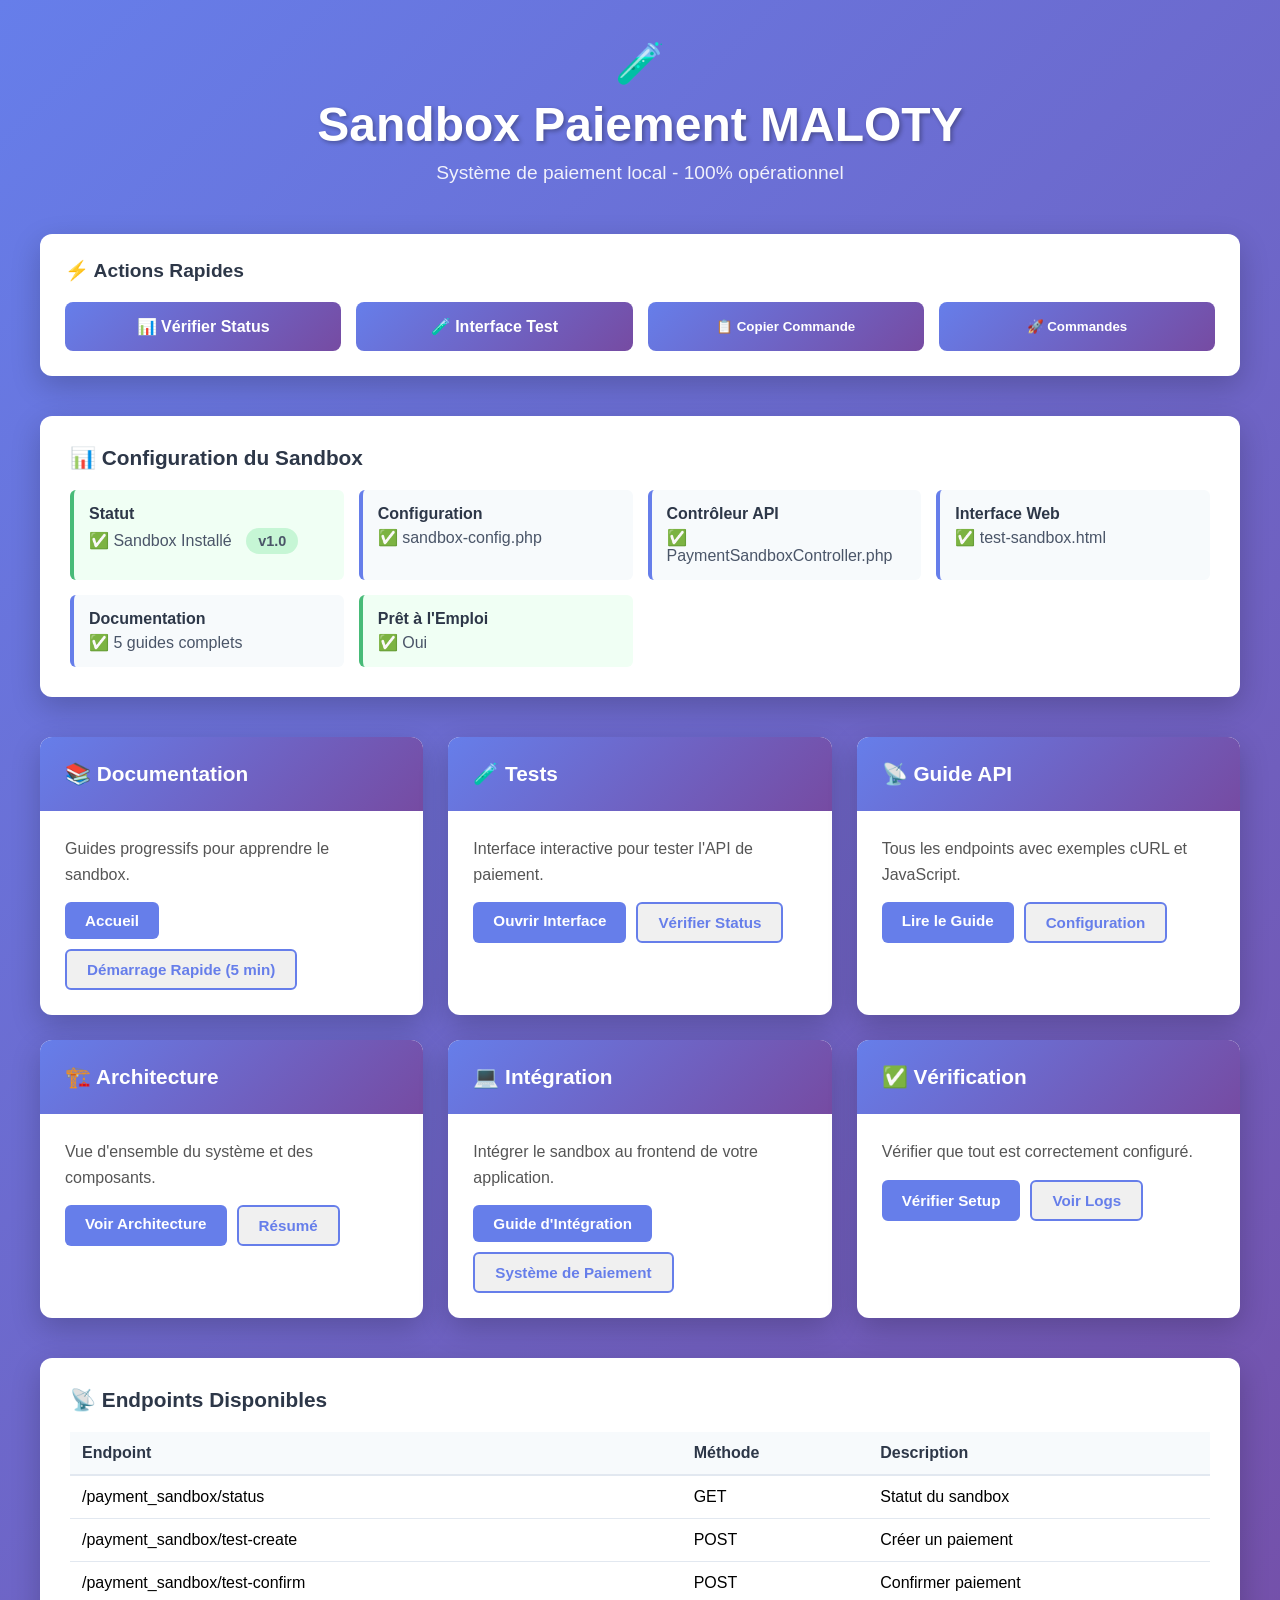
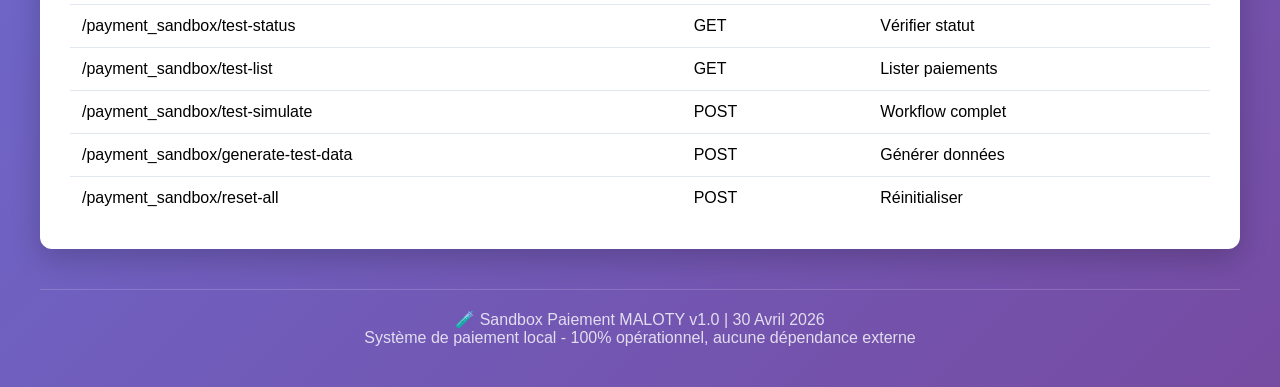
==== sandbox-hub.html @ 29ecb17c "feat: integrate MaishaPay, finance management updates, and sandbox system" ====
<!DOCTYPE html>
<html lang="fr">
<head>
    <meta charset="UTF-8">
    <meta name="viewport" content="width=device-width, initial-scale=1.0">
    <title>🧪 Sandbox Paiement - MALOTY Hub</title>
    <style>
        * {
            margin: 0;
            padding: 0;
            box-sizing: border-box;
        }
        
        body {
            font-family: 'Segoe UI', Tahoma, Geneva, Verdana, sans-serif;
            background: linear-gradient(135deg, #667eea 0%, #764ba2 100%);
            min-height: 100vh;
            padding: 40px 20px;
        }
        
        .container {
            max-width: 1200px;
            margin: 0 auto;
        }
        
        header {
            text-align: center;
            color: white;
            margin-bottom: 50px;
        }
        
        header h1 {
            font-size: 3em;
            margin-bottom: 10px;
            text-shadow: 2px 2px 4px rgba(0,0,0,0.3);
        }
        
        header p {
            font-size: 1.2em;
            opacity: 0.9;
        }
        
        .grid {
            display: grid;
            grid-template-columns: repeat(auto-fit, minmax(300px, 1fr));
            gap: 25px;
            margin-bottom: 40px;
        }
        
        .card {
            background: white;
            border-radius: 12px;
            box-shadow: 0 10px 30px rgba(0,0,0,0.2);
            overflow: hidden;
            transition: all 0.3s;
            cursor: pointer;
        }
        
        .card:hover {
            transform: translateY(-8px);
            box-shadow: 0 20px 40px rgba(0,0,0,0.3);
        }
        
        .card-header {
            background: linear-gradient(135deg, #667eea 0%, #764ba2 100%);
            color: white;
            padding: 25px;
            font-size: 1.3em;
            font-weight: bold;
        }
        
        .card-body {
            padding: 25px;
        }
        
        .card-body p {
            color: #555;
            line-height: 1.6;
            margin-bottom: 15px;
        }
        
        .card-footer {
            display: flex;
            gap: 10px;
            flex-wrap: wrap;
        }
        
        .btn {
            padding: 10px 20px;
            border: none;
            border-radius: 6px;
            cursor: pointer;
            font-size: 0.95em;
            font-weight: bold;
            transition: all 0.3s;
            text-decoration: none;
            display: inline-block;
        }
        
        .btn-primary {
            background: #667eea;
            color: white;
        }
        
        .btn-primary:hover {
            background: #5568d3;
            transform: scale(1.05);
        }
        
        .btn-secondary {
            background: #f0f0f0;
            color: #667eea;
            border: 2px solid #667eea;
        }
        
        .btn-secondary:hover {
            background: #667eea;
            color: white;
        }
        
        .status-box {
            background: white;
            border-radius: 12px;
            padding: 30px;
            box-shadow: 0 10px 30px rgba(0,0,0,0.2);
            margin-bottom: 40px;
        }
        
        .status-title {
            font-size: 1.3em;
            font-weight: bold;
            color: #2d3748;
            margin-bottom: 20px;
        }
        
        .status-items {
            display: grid;
            grid-template-columns: repeat(auto-fit, minmax(250px, 1fr));
            gap: 15px;
        }
        
        .status-item {
            padding: 15px;
            background: #f7fafc;
            border-left: 4px solid #667eea;
            border-radius: 6px;
        }
        
        .status-item.success {
            border-left-color: #48bb78;
            background: #f0fff4;
        }
        
        .status-item label {
            display: block;
            font-weight: bold;
            color: #2d3748;
            margin-bottom: 5px;
        }
        
        .status-item span {
            color: #4a5568;
        }
        
        .badge {
            display: inline-block;
            padding: 5px 12px;
            border-radius: 20px;
            font-size: 0.9em;
            font-weight: bold;
            margin-left: 10px;
        }
        
        .badge-success {
            background: #c6f6d5;
            color: #22543d;
        }
        
        .badge-warning {
            background: #feebc8;
            color: #7c2d12;
        }
        
        .quick-links {
            background: white;
            border-radius: 12px;
            padding: 25px;
            box-shadow: 0 10px 30px rgba(0,0,0,0.2);
            margin-bottom: 40px;
        }
        
        .quick-links h3 {
            color: #2d3748;
            margin-bottom: 20px;
            font-size: 1.2em;
        }
        
        .links-grid {
            display: grid;
            grid-template-columns: repeat(auto-fit, minmax(200px, 1fr));
            gap: 15px;
        }
        
        .link-btn {
            padding: 15px;
            background: linear-gradient(135deg, #667eea 0%, #764ba2 100%);
            color: white;
            border-radius: 8px;
            text-decoration: none;
            text-align: center;
            font-weight: bold;
            transition: all 0.3s;
            cursor: pointer;
            border: none;
        }
        
        .link-btn:hover {
            transform: translateY(-3px);
            box-shadow: 0 8px 15px rgba(102, 126, 234, 0.3);
        }
        
        footer {
            text-align: center;
            color: white;
            opacity: 0.8;
            margin-top: 40px;
            padding-top: 20px;
            border-top: 1px solid rgba(255,255,255,0.2);
        }
        
        .emoji-icon {
            font-size: 2.5em;
            margin-bottom: 10px;
        }
    </style>
</head>
<body>
    <div class="container">
        <!-- Header -->
        <header>
            <div class="emoji-icon">🧪</div>
            <h1>Sandbox Paiement MALOTY</h1>
            <p>Système de paiement local - 100% opérationnel</p>
        </header>

        <!-- Quick Actions -->
        <div class="quick-links">
            <h3>⚡ Actions Rapides</h3>
            <div class="links-grid">
                <a href="backend/api/payment_sandbox/status" class="link-btn" target="_blank">
                    📊 Vérifier Status
                </a>
                <a href="frontend/test-sandbox.html" class="link-btn" target="_blank">
                    🧪 Interface Test
                </a>
                <button class="link-btn" onclick="copyCommand()">
                    📋 Copier Commande
                </button>
                <button class="link-btn" onclick="showCommandDialog()">
                    🚀 Commandes
                </button>
            </div>
        </div>

        <!-- Status Box -->
        <div class="status-box">
            <div class="status-title">📊 Configuration du Sandbox</div>
            <div class="status-items">
                <div class="status-item success">
                    <label>Statut</label>
                    <span>✅ Sandbox Installé <span class="badge badge-success">v1.0</span></span>
                </div>
                <div class="status-item">
                    <label>Configuration</label>
                    <span>✅ sandbox-config.php</span>
                </div>
                <div class="status-item">
                    <label>Contrôleur API</label>
                    <span>✅ PaymentSandboxController.php</span>
                </div>
                <div class="status-item">
                    <label>Interface Web</label>
                    <span>✅ test-sandbox.html</span>
                </div>
                <div class="status-item">
                    <label>Documentation</label>
                    <span>✅ 5 guides complets</span>
                </div>
                <div class="status-item success">
                    <label>Prêt à l'Emploi</label>
                    <span>✅ Oui</span>
                </div>
            </div>
        </div>

        <!-- Main Grid -->
        <div class="grid">
            <!-- Documentation -->
            <div class="card">
                <div class="card-header">📚 Documentation</div>
                <div class="card-body">
                    <p>Guides progressifs pour apprendre le sandbox.</p>
                    <div class="card-footer">
                        <a href="README_SANDBOX.md" class="btn btn-primary" target="_blank">
                            Accueil
                        </a>
                        <a href="QUICKSTART_SANDBOX.md" class="btn btn-secondary" target="_blank">
                            Démarrage Rapide (5 min)
                        </a>
                    </div>
                </div>
            </div>

            <!-- Tests -->
            <div class="card">
                <div class="card-header">🧪 Tests</div>
                <div class="card-body">
                    <p>Interface interactive pour tester l'API de paiement.</p>
                    <div class="card-footer">
                        <a href="frontend/test-sandbox.html" class="btn btn-primary" target="_blank">
                            Ouvrir Interface
                        </a>
                        <a href="backend/api/payment_sandbox/status" class="btn btn-secondary" target="_blank">
                            Vérifier Status
                        </a>
                    </div>
                </div>
            </div>

            <!-- API Guide -->
            <div class="card">
                <div class="card-header">📡 Guide API</div>
                <div class="card-body">
                    <p>Tous les endpoints avec exemples cURL et JavaScript.</p>
                    <div class="card-footer">
                        <a href="SANDBOX_PAYMENT_GUIDE.md" class="btn btn-primary" target="_blank">
                            Lire le Guide
                        </a>
                        <a href="INSTALLATION_SANDBOX.md" class="btn btn-secondary" target="_blank">
                            Configuration
                        </a>
                    </div>
                </div>
            </div>

            <!-- Architecture -->
            <div class="card">
                <div class="card-header">🏗️ Architecture</div>
                <div class="card-body">
                    <p>Vue d'ensemble du système et des composants.</p>
                    <div class="card-footer">
                        <a href="ARCHITECTURE_SANDBOX.md" class="btn btn-primary" target="_blank">
                            Voir Architecture
                        </a>
                        <a href="SUMMARY_SANDBOX.md" class="btn btn-secondary" target="_blank">
                            Résumé
                        </a>
                    </div>
                </div>
            </div>

            <!-- Integration -->
            <div class="card">
                <div class="card-header">💻 Intégration</div>
                <div class="card-body">
                    <p>Intégrer le sandbox au frontend de votre application.</p>
                    <div class="card-footer">
                        <a href="FRONTEND_INTEGRATION_GUIDE.md" class="btn btn-primary" target="_blank">
                            Guide d'Intégration
                        </a>
                        <a href="LOCAL_PAYMENT_SYSTEM_README.md" class="btn btn-secondary" target="_blank">
                            Système de Paiement
                        </a>
                    </div>
                </div>
            </div>

            <!-- Verification -->
            <div class="card">
                <div class="card-header">✅ Vérification</div>
                <div class="card-body">
                    <p>Vérifier que tout est correctement configuré.</p>
                    <div class="card-footer">
                        <button class="btn btn-primary" onclick="runVerification()">
                            Vérifier Setup
                        </button>
                        <a href="#" class="btn btn-secondary" onclick="viewLogs(); return false;">
                            Voir Logs
                        </a>
                    </div>
                </div>
            </div>
        </div>

        <!-- Endpoints Summary -->
        <div class="status-box">
            <div class="status-title">📡 Endpoints Disponibles</div>
            <div style="overflow-x: auto;">
                <table style="width: 100%; border-collapse: collapse;">
                    <tr style="background: #f7fafc; border-bottom: 2px solid #e2e8f0;">
                        <th style="padding: 12px; text-align: left; color: #2d3748;">Endpoint</th>
                        <th style="padding: 12px; text-align: left; color: #2d3748;">Méthode</th>
                        <th style="padding: 12px; text-align: left; color: #2d3748;">Description</th>
                    </tr>
                    <tr style="border-bottom: 1px solid #e2e8f0;">
                        <td style="padding: 12px;">/payment_sandbox/status</td>
                        <td style="padding: 12px;">GET</td>
                        <td style="padding: 12px;">Statut du sandbox</td>
                    </tr>
                    <tr style="border-bottom: 1px solid #e2e8f0;">
                        <td style="padding: 12px;">/payment_sandbox/test-create</td>
                        <td style="padding: 12px;">POST</td>
                        <td style="padding: 12px;">Créer un paiement</td>
                    </tr>
                    <tr style="border-bottom: 1px solid #e2e8f0;">
                        <td style="padding: 12px;">/payment_sandbox/test-confirm</td>
                        <td style="padding: 12px;">POST</td>
                        <td style="padding: 12px;">Confirmer paiement</td>
                    </tr>
                    <tr style="border-bottom: 1px solid #e2e8f0;">
                        <td style="padding: 12px;">/payment_sandbox/test-status</td>
                        <td style="padding: 12px;">GET</td>
                        <td style="padding: 12px;">Vérifier statut</td>
                    </tr>
                    <tr style="border-bottom: 1px solid #e2e8f0;">
                        <td style="padding: 12px;">/payment_sandbox/test-list</td>
                        <td style="padding: 12px;">GET</td>
                        <td style="padding: 12px;">Lister paiements</td>
                    </tr>
                    <tr style="border-bottom: 1px solid #e2e8f0;">
                        <td style="padding: 12px;">/payment_sandbox/test-simulate</td>
                        <td style="padding: 12px;">POST</td>
                        <td style="padding: 12px;">Workflow complet</td>
                    </tr>
                    <tr style="border-bottom: 1px solid #e2e8f0;">
                        <td style="padding: 12px;">/payment_sandbox/generate-test-data</td>
                        <td style="padding: 12px;">POST</td>
                        <td style="padding: 12px;">Générer données</td>
                    </tr>
                    <tr>
                        <td style="padding: 12px;">/payment_sandbox/reset-all</td>
                        <td style="padding: 12px;">POST</td>
                        <td style="padding: 12px;">Réinitialiser</td>
                    </tr>
                </table>
            </div>
        </div>

        <!-- Footer -->
        <footer>
            <p>🧪 Sandbox Paiement MALOTY v1.0 | 30 Avril 2026</p>
            <p>Système de paiement local - 100% opérationnel, aucune dépendance externe</p>
        </footer>
    </div>

    <script>
        function copyCommand() {
            const cmd = 'powershell -ExecutionPolicy Bypass -File start-sandbox.ps1';
            navigator.clipboard.writeText(cmd).then(() => {
                alert('✅ Commande copiée:\n\n' + cmd);
            });
        }

        function showCommandDialog() {
            alert(`
🚀 COMMANDES DE DÉMARRAGE

Windows PowerShell:
  powershell -ExecutionPolicy Bypass -File start-sandbox.ps1

Windows CMD:
  start-sandbox.bat

Mac/Linux:
  php -S localhost:8000

Puis accédez à:
  http://localhost:8000/MALOTY/frontend/test-sandbox.html
            `);
        }

        function runVerification() {
            alert('✅ Pour vérifier le setup, exécutez:\n\nphp verify-sandbox.php');
        }

        function viewLogs() {
            alert('📊 Logs de sandbox:\n\ntmp/sandbox-logs/sandbox-YYYY-MM-DD.log');
        }

        // Test API Status au chargement
        window.addEventListener('load', () => {
            fetch('/MALOTY/backend/api/payment_sandbox/status')
                .then(r => r.json())
                .then(data => {
                    if (data.status === 'success') {
                        console.log('✅ API OK');
                    }
                })
                .catch(e => console.warn('API pas accessible: ' + e.message));
        });
    </script>
</body>
</html>
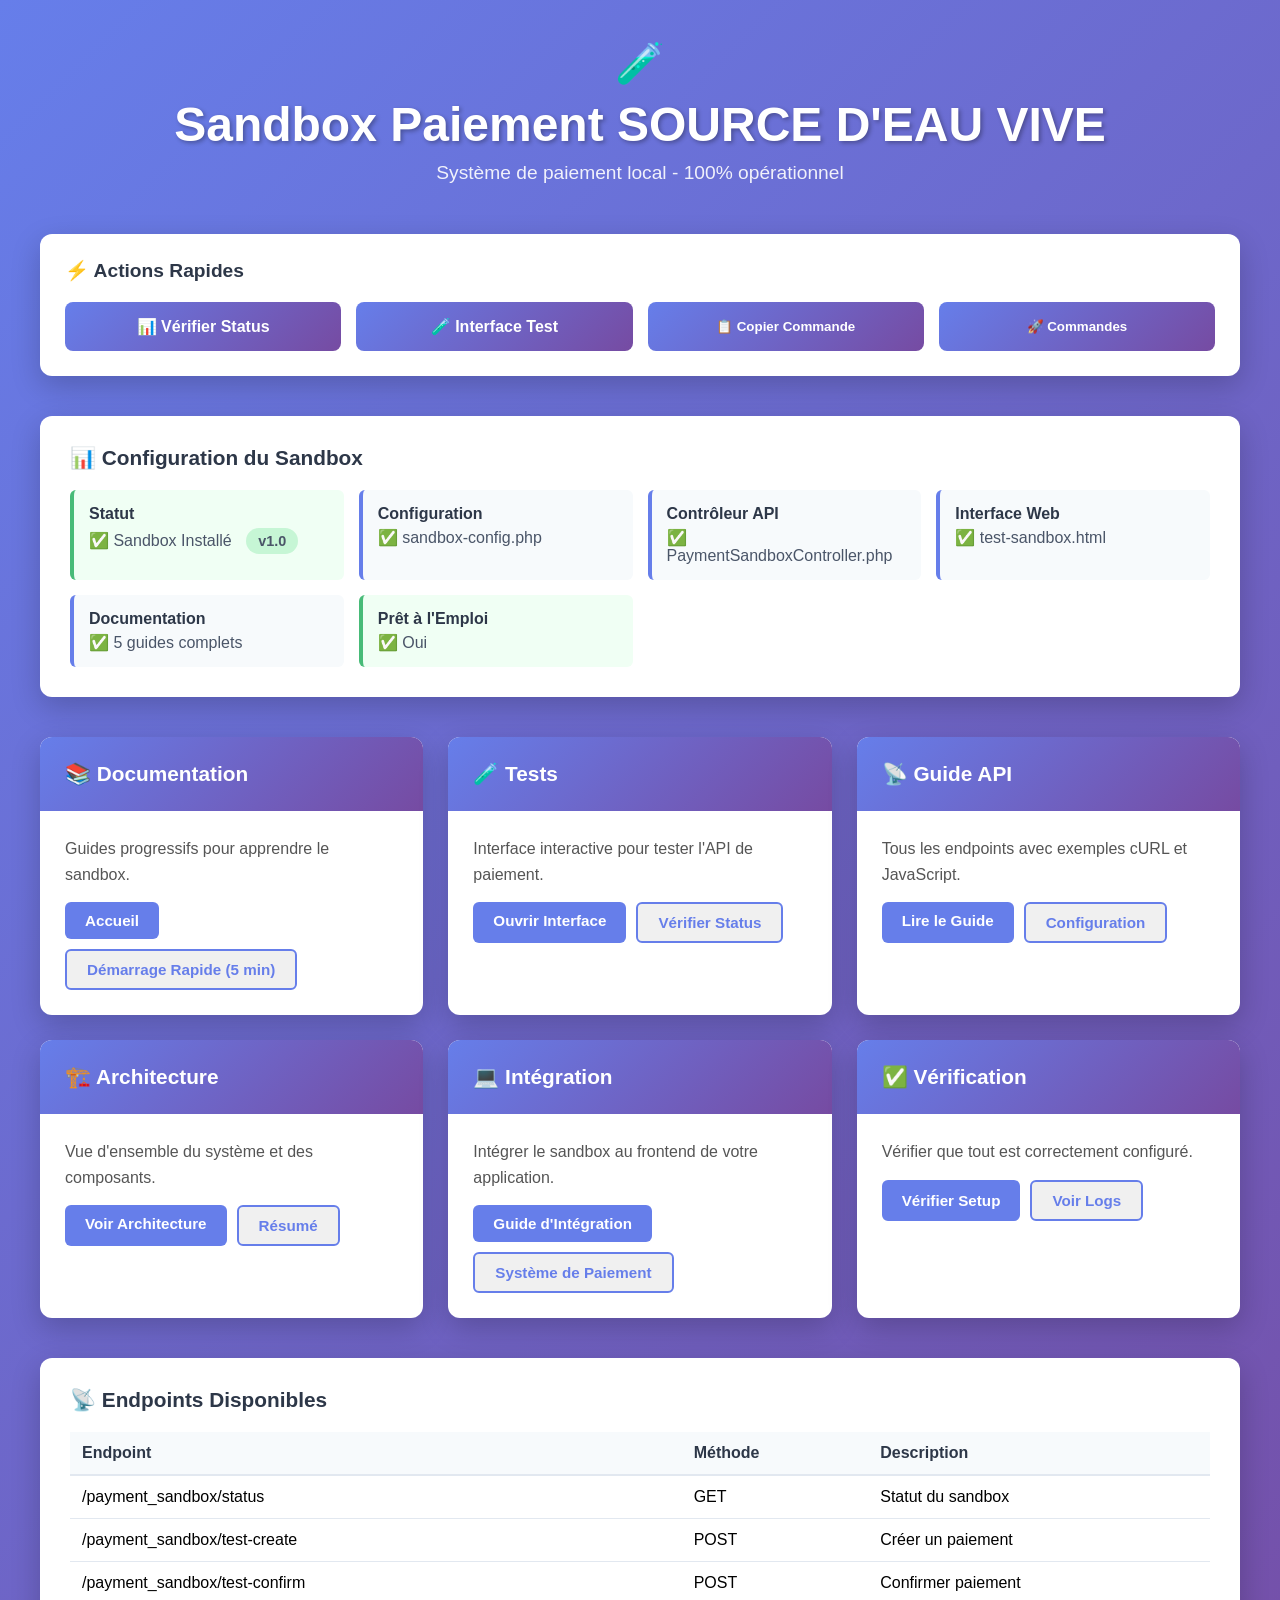
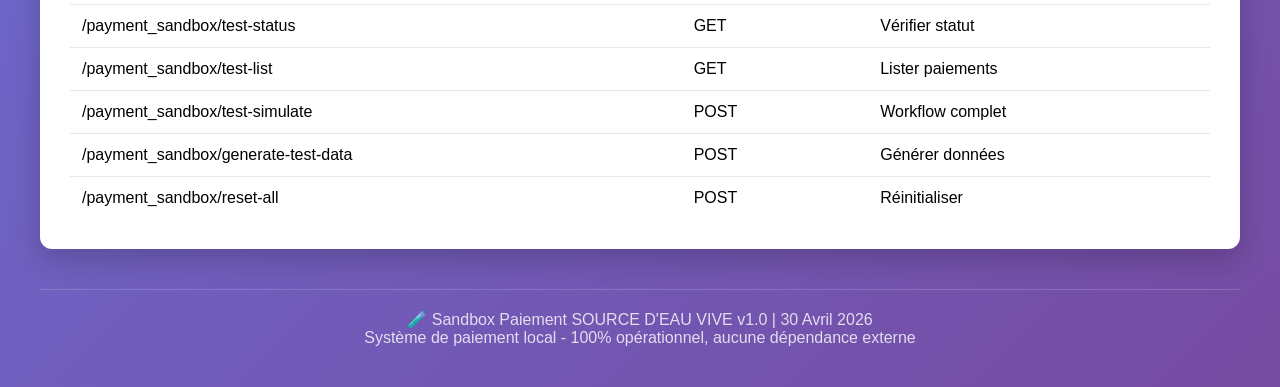
==== commit e8517ed9: "Correction du branding de l'application de MALOTY vers SOURCE D'EAU VIVE et correction de la syntaxe" ====
--- a/sandbox-hub.html
+++ b/sandbox-hub.html
@@ -3,7 +3,7 @@
 <head>
     <meta charset="UTF-8">
     <meta name="viewport" content="width=device-width, initial-scale=1.0">
-    <title>🧪 Sandbox Paiement - MALOTY Hub</title>
+    <title>🧪 Sandbox Paiement - SOURCE D'EAU VIVE Hub</title>
     <style>
         * {
             margin: 0;
@@ -239,7 +239,7 @@
         <!-- Header -->
         <header>
             <div class="emoji-icon">🧪</div>
-            <h1>Sandbox Paiement MALOTY</h1>
+            <h1>Sandbox Paiement SOURCE D'EAU VIVE</h1>
             <p>Système de paiement local - 100% opérationnel</p>
         </header>
 
@@ -448,7 +448,7 @@
 
         <!-- Footer -->
         <footer>
-            <p>🧪 Sandbox Paiement MALOTY v1.0 | 30 Avril 2026</p>
+            <p>🧪 Sandbox Paiement SOURCE D'EAU VIVE v1.0 | 30 Avril 2026</p>
             <p>Système de paiement local - 100% opérationnel, aucune dépendance externe</p>
         </footer>
     </div>
